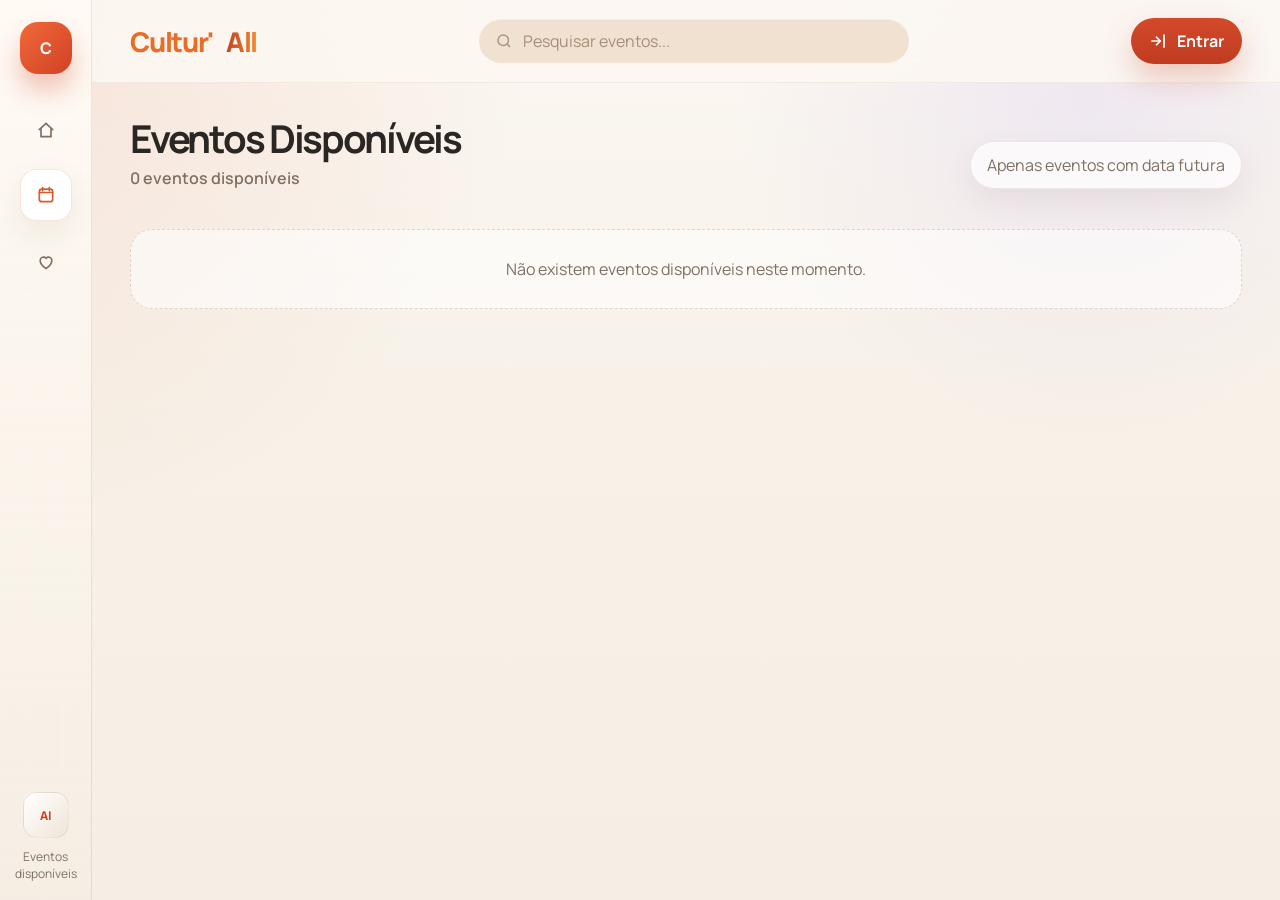
==== events.html @ b310e3a3 "cultur'all v1" ====
<!DOCTYPE html>
<html lang="pt-PT">
<head>
  <meta charset="UTF-8" />
  <meta name="viewport" content="width=device-width, initial-scale=1.0" />
  <title>Cultur'All | Eventos disponíveis</title>
  <meta name="description" content="Veja todos os eventos disponíveis na plataforma Cultur'All." />
  <link rel="preconnect" href="https://fonts.googleapis.com" />
  <link rel="preconnect" href="https://fonts.gstatic.com" crossorigin />
  <link href="https://fonts.googleapis.com/css2?family=Manrope:wght@400;500;600;700;800&display=swap" rel="stylesheet" />
  <link rel="stylesheet" href="styles.css" />
  <script defer src="script.js"></script>
</head>
<body data-page="events">
  <div class="app-shell">
    <aside class="sidebar" aria-label="Menu lateral">
      <a class="brand-mark" href="profile.html" aria-label="Perfil">
        C
      </a>
      <nav class="side-nav">
        <a class="side-link" href="index.html#inicio" aria-label="Início">
          <svg viewBox="0 0 24 24"><path d="M4 11.5 12 4l8 7.5"></path><path d="M6 10.5V20h12v-9.5"></path></svg>
        </a>
        <a class="side-link active" href="events.html" aria-label="Eventos disponíveis">
          <svg viewBox="0 0 24 24"><rect x="4" y="5" width="16" height="15" rx="3"></rect><path d="M8 3v4"></path><path d="M16 3v4"></path><path d="M4 9h16"></path></svg>
        </a>
        <a class="side-link" href="favorites.html" aria-label="Favoritos">
          <svg viewBox="0 0 24 24"><path d="M12 20s-7-4.6-7-10a4 4 0 0 1 7-2.5A4 4 0 0 1 19 10c0 5.4-7 10-7 10Z"></path></svg>
        </a>
      </nav>
      <div class="sidebar-footer">
        <div class="sidebar-badge">AI</div>
        <span>Eventos<br />disponíveis</span>
      </div>
    </aside>

    <main class="content" id="inicio">
      <header class="topbar">
        <a class="topbar-brand" href="index.html" aria-label="Cultur'All início">
          <span>Cultur'</span><span>All</span>
        </a>

        <div class="search-wrap">
          <svg viewBox="0 0 24 24"><circle cx="11" cy="11" r="7"></circle><path d="m20 20-3.5-3.5"></path></svg>
          <input id="searchInput" type="search" placeholder="Pesquisar eventos..." aria-label="Pesquisar eventos" />
        </div>

        <div class="topbar-actions">
          <span class="account-chip" id="accountChip" hidden></span>
          <a class="login-btn" id="loginToggleBtn" href="login.html">
            <svg viewBox="0 0 24 24"><path d="M10 17l5-5-5-5"></path><path d="M15 12H4"></path><path d="M20 4v16"></path></svg>
            Entrar
          </a>
        </div>

      </header>

      <section class="home-view">
        <div class="page">
          <section class="section-head" id="eventos">
            <div>
              <h1 id="sectionTitle">Eventos Disponíveis</h1>
              <p><span id="resultsCount">0</span> <span id="resultsLabel">eventos disponíveis</span></p>
            </div>
            <div class="view-chip" id="viewChip">Apenas eventos com data futura</div>
          </section>

          <section class="cards-grid" id="cardsGrid" aria-live="polite"></section>
          <div class="empty-state" id="emptyState" data-empty-message="Não existem eventos disponíveis neste momento." hidden>
            Não existem eventos disponíveis neste momento.
          </div>
        </div>
      </section>
    </main>
  </div>

  <nav class="mobile-bottom-nav" aria-label="Navegação inferior">
    <a href="index.html#inicio">
      <svg viewBox="0 0 24 24"><path d="M4 11.5 12 4l8 7.5"></path><path d="M6 10.5V20h12v-9.5"></path></svg>
      Início
    </a>
    <a class="active" href="events.html">
      <svg viewBox="0 0 24 24"><rect x="4" y="5" width="16" height="15" rx="3"></rect><path d="M8 3v4"></path><path d="M16 3v4"></path><path d="M4 9h16"></path></svg>
      Eventos
    </a>
    <a href="favorites.html">
      <svg viewBox="0 0 24 24"><path d="M12 20s-7-4.6-7-10a4 4 0 0 1 7-2.5A4 4 0 0 1 19 10c0 5.4-7 10-7 10Z"></path></svg>
      Favoritos
    </a>
    <a href="profile.html">
      <svg viewBox="0 0 24 24"><path d="M4 20c1.8-4 4.9-6 8-6s6.2 2 8 6"></path><circle cx="12" cy="8" r="4"></circle></svg>
      Perfil
    </a>
  </nav>
</body>
</html>
---- styles.css ----
:root {
  --bg: #f7f1e8;
  --panel: rgba(255, 252, 246, 0.82);
  --panel-strong: #fffaf2;
  --surface: #f0e4d4;
  --surface-alt: #f6ebdc;
  --line: rgba(114, 90, 67, 0.12);
  --text: #2a2623;
  --muted: #7f7063;
  --brand: #dd5a2d;
  --brand-dark: #c34621;
  --brand-soft: rgba(221, 90, 45, 0.12);
  --accent: #7f5cff;
  --shadow: 0 24px 60px rgba(84, 57, 38, 0.12);
  --shadow-soft: 0 12px 30px rgba(84, 57, 38, 0.08);
  --sidebar-width: 92px;
  --topbar-height: 82px;
}

* {
  box-sizing: border-box;
}

html {
  scroll-behavior: smooth;
}

body {
  margin: 0;
  min-height: 100vh;
  color: var(--text);
  font-family: "Manrope", system-ui, -apple-system, BlinkMacSystemFont, "Segoe UI", sans-serif;
  background:
    radial-gradient(circle at top left, rgba(221, 90, 45, 0.12), transparent 34%),
    radial-gradient(circle at 85% 10%, rgba(127, 92, 255, 0.09), transparent 26%),
    linear-gradient(180deg, #fbf7f2 0%, #f7f1e8 46%, #f5eee4 100%);
  overflow-x: hidden;
}

a {
  color: inherit;
  text-decoration: none;
}

button,
input,
select {
  font: inherit;
}

.app-shell {
  min-height: 100vh;
  display: grid;
  grid-template-columns: var(--sidebar-width) 1fr;
}

.sidebar {
  position: sticky;
  top: 0;
  height: 100vh;
  padding: 22px 16px 18px;
  display: flex;
  flex-direction: column;
  align-items: center;
  gap: 22px;
  background: linear-gradient(180deg, rgba(255, 252, 246, 0.92), rgba(245, 237, 227, 0.72));
  border-right: 1px solid var(--line);
  backdrop-filter: blur(18px);
  z-index: 20;
}

.brand-mark {
  width: 52px;
  height: 52px;
  display: grid;
  place-items: center;
  border-radius: 18px;
  background: linear-gradient(135deg, #f16938, #d14127);
  color: #fff;
  font-weight: 800;
  letter-spacing: -0.04em;
  box-shadow: 0 16px 26px rgba(209, 65, 39, 0.3);
}

.side-nav {
  display: flex;
  flex-direction: column;
  gap: 14px;
  width: 100%;
  align-items: center;
  margin-top: 8px;
}

.side-link {
  width: 52px;
  height: 52px;
  display: grid;
  place-items: center;
  border-radius: 16px;
  color: var(--muted);
  border: 1px solid transparent;
  transition: 180ms ease;
}

.side-link svg {
  width: 20px;
  height: 20px;
  stroke: currentColor;
  fill: none;
  stroke-width: 2;
  stroke-linecap: round;
  stroke-linejoin: round;
}

.side-link:hover,
.side-link.active {
  background: #fff;
  color: var(--brand);
  border-color: rgba(221, 90, 45, 0.16);
  box-shadow: var(--shadow-soft);
  transform: translateY(-1px);
}

.sidebar-footer {
  margin-top: auto;
  display: flex;
  flex-direction: column;
  align-items: center;
  gap: 10px;
  color: var(--muted);
  font-size: 12px;
  text-align: center;
}

.sidebar-badge {
  width: 46px;
  height: 46px;
  border-radius: 14px;
  background: linear-gradient(135deg, #fff, #f0e5d7);
  display: grid;
  place-items: center;
  border: 1px solid var(--line);
  font-weight: 800;
  color: var(--brand-dark);
}

.content {
  min-width: 0;
}

.topbar {
  position: sticky;
  top: 0;
  z-index: 15;
  display: grid;
  grid-template-columns: auto minmax(280px, 1fr) auto;
  gap: 24px;
  align-items: center;
  min-height: var(--topbar-height);
  padding: 18px clamp(22px, 3vw, 42px);
  background: rgba(252, 248, 242, 0.88);
  backdrop-filter: blur(18px);
  border-bottom: 1px solid rgba(114, 90, 67, 0.08);
}

.topbar-brand {
  display: flex;
  align-items: center;
  gap: 12px;
  font-weight: 800;
  letter-spacing: -0.05em;
  font-size: 1.7rem;
  color: #eb6c26;
}

.topbar-brand span:last-child {
  background: linear-gradient(90deg, #c63f24, #ef8a2e);
  -webkit-background-clip: text;
  background-clip: text;
  color: transparent;
}

.search-wrap {
  position: relative;
  max-width: 430px;
  justify-self: center;
  width: 100%;
}

.search-wrap svg {
  position: absolute;
  left: 16px;
  top: 50%;
  transform: translateY(-50%);
  width: 18px;
  height: 18px;
  stroke: #aa9784;
  fill: none;
  stroke-width: 2;
}

.search-wrap input {
  width: 100%;
  height: 44px;
  border: 0;
  border-radius: 999px;
  padding: 0 18px 0 44px;
  background: rgba(238, 223, 204, 0.88);
  color: var(--text);
  box-shadow: inset 0 1px 0 rgba(255, 255, 255, 0.45);
  outline: none;
  transition: box-shadow 180ms ease, transform 180ms ease;
}

.search-wrap input::placeholder {
  color: #a58f7a;
}

.search-wrap input:focus {
  box-shadow: 0 0 0 4px rgba(221, 90, 45, 0.12), inset 0 1px 0 rgba(255, 255, 255, 0.45);
  transform: translateY(-1px);
}

.topbar-actions {
  display: inline-flex;
  align-items: center;
  gap: 12px;
}

.account-chip {
  padding: 10px 14px;
  border-radius: 999px;
  background: rgba(221, 90, 45, 0.12);
  color: var(--brand-dark);
  font-size: 0.86rem;
  font-weight: 700;
  white-space: nowrap;
}

.login-btn {
  display: inline-flex;
  align-items: center;
  gap: 10px;
  border: 0;
  border-radius: 999px;
  padding: 12px 18px;
  background: linear-gradient(180deg, #d3492a, #bf3c21);
  color: #fff;
  font-weight: 700;
  box-shadow: 0 14px 30px rgba(191, 60, 33, 0.25);
  cursor: pointer;
  transition: transform 180ms ease, box-shadow 180ms ease;
}

.login-btn:hover {
  transform: translateY(-1px);
  box-shadow: 0 18px 34px rgba(191, 60, 33, 0.3);
}

.login-btn svg,
.login-submit svg {
  width: 18px;
  height: 18px;
  stroke: currentColor;
  fill: none;
  stroke-width: 2.3;
  stroke-linecap: round;
  stroke-linejoin: round;
}

.page {
  padding: 0 clamp(22px, 3vw, 42px) 36px;
}

.hero-panel {
  margin-top: 18px;
  padding: 22px 0 18px;
  border-bottom: 1px solid rgba(114, 90, 67, 0.08);
}

.filters-shell {
  position: relative;
}

.filters-toggle-btn {
  display: none;
  align-items: center;
  justify-content: center;
  gap: 10px;
  width: 100%;
  height: 44px;
  border: 1px solid rgba(174, 145, 112, 0.18);
  border-radius: 14px;
  background: rgba(255, 255, 255, 0.78);
  color: var(--text);
  font-weight: 800;
  box-shadow: var(--shadow-soft);
}

.filters-toggle-btn svg {
  width: 18px;
  height: 18px;
  stroke: currentColor;
  fill: none;
  stroke-width: 2;
  stroke-linecap: round;
  stroke-linejoin: round;
}

.filters-backdrop {
  display: none;
}

.filters-grid {
  display: grid;
  grid-template-columns: repeat(4, minmax(0, 1fr));
  gap: 12px;
  align-items: end;
}

.filter-group label {
  display: inline-flex;
  align-items: center;
  gap: 8px;
  font-size: 0.95rem;
  color: #6b5a4d;
  margin-bottom: 10px;
  font-weight: 700;
}

.filter-group label svg {
  width: 16px;
  height: 16px;
  stroke: #da6241;
  fill: none;
  stroke-width: 2;
  stroke-linecap: round;
  stroke-linejoin: round;
}

.filter-group select {
  width: 100%;
  height: 40px;
  border: 1px solid rgba(174, 145, 112, 0.18);
  border-radius: 10px;
  background: rgba(239, 226, 209, 0.96);
  color: var(--text);
  padding: 0 14px;
  outline: none;
  box-shadow: inset 0 1px 0 rgba(255, 255, 255, 0.5);
}

.section-head {
  display: flex;
  align-items: end;
  justify-content: space-between;
  gap: 20px;
  padding: 36px 0 22px;
}

.section-head h1 {
  margin: 0;
  font-size: clamp(2rem, 3vw, 2.45rem);
  line-height: 1.05;
  letter-spacing: -0.06em;
}

.section-head p {
  margin: 8px 0 0;
  color: var(--muted);
  font-weight: 600;
}

.view-chip {
  padding: 12px 16px;
  border-radius: 999px;
  background: rgba(255, 255, 255, 0.7);
  border: 1px solid rgba(114, 90, 67, 0.12);
  color: var(--muted);
  box-shadow: var(--shadow-soft);
  white-space: nowrap;
}

.cards-grid {
  display: grid;
  grid-template-columns: repeat(3, minmax(0, 1fr));
  gap: 18px;
  align-items: stretch;
}

.event-card {
  position: relative;
  overflow: hidden;
  display: flex;
  flex-direction: column;
  background: linear-gradient(180deg, rgba(255, 255, 255, 0.8), rgba(240, 227, 209, 0.8));
  border: 1px solid rgba(114, 90, 67, 0.1);
  border-radius: 18px;
  box-shadow: 0 12px 30px rgba(84, 57, 38, 0.08);
  min-height: 385px;
}

.event-media {
  position: relative;
  height: 235px;
  overflow: hidden;
  background: #111;
}

.event-media img {
  width: 100%;
  height: 100%;
  object-fit: cover;
  display: block;
  transform: scale(1.03);
}

.event-media::after {
  content: "";
  position: absolute;
  inset: 0;
  background: linear-gradient(180deg, rgba(0, 0, 0, 0.04), rgba(0, 0, 0, 0.24));
  pointer-events: none;
}

.event-pill,
.favorite-btn {
  position: absolute;
  z-index: 1;
  top: 10px;
}

.event-pill {
  left: 12px;
  padding: 6px 12px;
  border-radius: 999px;
  background: linear-gradient(180deg, #d9492e, #c83e25);
  color: #fff;
  font-size: 0.8rem;
  font-weight: 700;
  box-shadow: 0 10px 18px rgba(201, 62, 37, 0.24);
}

.favorite-btn {
  right: 10px;
  width: 30px;
  height: 30px;
  display: grid;
  place-items: center;
  border: 0;
  border-radius: 50%;
  background: rgba(255, 255, 255, 0.98);
  color: #645242;
  box-shadow: 0 10px 18px rgba(0, 0, 0, 0.16);
  cursor: pointer;
}

.favorite-btn.active {
  background: rgba(221, 90, 45, 0.14);
  color: var(--brand);
}

.favorite-btn svg {
  width: 16px;
  height: 16px;
  stroke: currentColor;
  fill: none;
  stroke-width: 2;
  stroke-linecap: round;
  stroke-linejoin: round;
}

.event-body {
  display: flex;
  flex-direction: column;
  gap: 12px;
  padding: 14px 16px 16px;
  flex: 1;
}

.event-title {
  margin: 0;
  font-size: 1.02rem;
  line-height: 1.35;
  letter-spacing: -0.03em;
  min-height: 2.7em;
}

.meta-list {
  display: grid;
  gap: 8px;
  color: var(--muted);
  font-size: 0.92rem;
}

.meta-item {
  display: flex;
  align-items: flex-start;
  gap: 8px;
}

.meta-item svg {
  width: 15px;
  height: 15px;
  flex: 0 0 auto;
  stroke: #dd5a2d;
  fill: none;
  stroke-width: 2;
  stroke-linecap: round;
  stroke-linejoin: round;
  margin-top: 1px;
}

.price-row {
  display: flex;
  align-items: center;
  justify-content: space-between;
  gap: 12px;
  margin-top: auto;
  padding-top: 12px;
  border-top: 1px solid rgba(114, 90, 67, 0.1);
}

.price {
  font-weight: 800;
  color: #dd5a2d;
  font-size: 1.03rem;
}

.price.free {
  color: #de5a2d;
}

.tagline {
  font-size: 0.86rem;
  color: #b07b62;
  font-weight: 700;
  letter-spacing: 0.02em;
}

.empty-state {
  margin-top: 18px;
  padding: 28px;
  border-radius: 22px;
  border: 1px dashed rgba(114, 90, 67, 0.22);
  background: rgba(255, 255, 255, 0.55);
  color: var(--muted);
  text-align: center;
}

.auth-view {
  min-height: calc(100vh - var(--topbar-height));
  display: grid;
  place-items: center;
  padding: 36px 18px 72px;
}

.auth-shell {
  width: min(100%, 640px);
  display: grid;
  justify-items: center;
  gap: 18px;
}

.auth-brand {
  font-size: clamp(2rem, 4vw, 2.5rem);
  font-weight: 800;
  letter-spacing: -0.06em;
  background: linear-gradient(90deg, #c63f24, #ef8a2e);
  -webkit-background-clip: text;
  background-clip: text;
  color: transparent;
}

.auth-card {
  width: min(100%, 388px);
  padding: 28px 26px 24px;
  border-radius: 18px;
  background: #efe4d3;
  box-shadow: 0 12px 32px rgba(102, 79, 57, 0.16);
  border: 1px solid rgba(114, 90, 67, 0.08);
}

.auth-card h1 {
  margin: 0;
  text-align: center;
  font-size: 2rem;
  letter-spacing: -0.05em;
}

.auth-subtitle {
  margin: 8px 0 24px;
  text-align: center;
  color: var(--muted);
}

.auth-form {
  display: grid;
  gap: 10px;
}

.auth-form label {
  margin-top: 8px;
  font-size: 0.9rem;
  font-weight: 700;
}

.auth-form input {
  width: 100%;
  height: 42px;
  border: 1px solid rgba(174, 145, 112, 0.14);
  border-radius: 12px;
  padding: 0 14px;
  background: rgba(255, 255, 255, 0.92);
  color: var(--text);
  outline: none;
}

.auth-form input::placeholder {
  color: #9d8d7d;
}

.auth-form input:focus {
  box-shadow: 0 0 0 4px rgba(221, 90, 45, 0.12);
  border-color: rgba(221, 90, 45, 0.28);
}

.login-submit {
  width: 100%;
  margin-top: 10px;
  height: 40px;
  border: 0;
  border-radius: 12px;
  display: inline-flex;
  align-items: center;
  justify-content: center;
  gap: 10px;
  background: linear-gradient(180deg, #d3492a, #bf3c21);
  color: #fff;
  font-weight: 800;
  cursor: pointer;
  box-shadow: 0 14px 28px rgba(191, 60, 33, 0.24);
}

.auth-message {
  min-height: 1.2em;
  margin: 16px 0 18px;
  color: var(--brand-dark);
  text-align: center;
  font-size: 0.92rem;
}

.test-accounts {
  margin-top: 8px;
  padding-top: 10px;
  border-top: 1px solid rgba(114, 90, 67, 0.14);
}

.test-accounts-title {
  margin: 0 0 12px;
  text-align: center;
  color: #6f6258;
  font-size: 0.92rem;
}

.test-account-card {
  padding: 10px 12px;
  background: rgba(255, 255, 255, 0.8);
  border-radius: 10px;
  border: 1px solid rgba(114, 90, 67, 0.08);
}

.test-account-card + .test-account-card {
  margin-top: 8px;
}

.test-account-card strong,
.test-account-card span {
  display: block;
}

.test-account-card span {
  margin-top: 3px;
  color: var(--muted);
  font-size: 0.9rem;
}

.back-home-btn {
  margin-top: 22px;
  width: 100%;
  border: 0;
  background: transparent;
  color: var(--brand);
  font-size: 0.98rem;
  cursor: pointer;
}

.login-page {
  display: grid;
  place-items: center;
  min-height: 100vh;
  padding: 36px 18px;
}

.login-page-shell {
  width: min(100%, 388px);
  display: grid;
  justify-items: center;
  gap: 18px;
}

.login-page .auth-brand {
  font-size: clamp(2rem, 4vw, 2.5rem);
  font-weight: 800;
  letter-spacing: -0.06em;
  background: linear-gradient(90deg, #c63f24, #ef8a2e);
  -webkit-background-clip: text;
  background-clip: text;
  color: transparent;
}

.login-page .auth-card {
  width: 100%;
}

.profile-page {
  min-height: 100vh;
}

.profile-view {
  padding: 0 clamp(22px, 3vw, 42px) 36px;
}

.profile-hero {
  display: grid;
  gap: 8px;
  padding: 36px 0 18px;
}

.profile-hero h1 {
  margin: 0;
  font-size: clamp(2.2rem, 3vw, 3rem);
  line-height: 1.05;
  letter-spacing: -0.06em;
}

.profile-hero p {
  margin: 0;
  color: var(--muted);
  font-weight: 600;
}

.profile-tabs {
  display: flex;
  gap: 26px;
  border-bottom: 1px solid rgba(114, 90, 67, 0.1);
}

.profile-tab-btn {
  position: relative;
  border: 0;
  background: transparent;
  padding: 0 0 14px;
  color: var(--muted);
  font-weight: 800;
  cursor: pointer;
}

.profile-tab-btn.active {
  color: var(--brand);
}

.profile-tab-btn.active::after {
  content: "";
  position: absolute;
  left: 0;
  right: 0;
  bottom: -1px;
  height: 2px;
  border-radius: 999px;
  background: var(--brand);
}

.profile-panels {
  padding-top: 28px;
}

.profile-panel {
  display: none;
}

.profile-panel.active {
  display: block;
}

.profile-section-title {
  margin: 0;
  font-size: 1.55rem;
  letter-spacing: -0.04em;
}

.profile-section-subtitle {
  margin: 6px 0 18px;
  color: var(--muted);
}

.profile-grid {
  display: grid;
  grid-template-columns: minmax(0, 340px) minmax(0, 1fr);
  gap: 24px;
  align-items: start;
}

.profile-summary-card {
  padding: 20px;
  border-radius: 22px;
  border: 1px solid rgba(114, 90, 67, 0.1);
  background: rgba(255, 255, 255, 0.72);
  box-shadow: var(--shadow-soft);
}

.profile-summary-row {
  display: flex;
  align-items: center;
  gap: 14px;
  margin-bottom: 18px;
}

.profile-avatar {
  width: 58px;
  height: 58px;
  border-radius: 18px;
  display: grid;
  place-items: center;
  background: linear-gradient(135deg, #d9492e, #ef8a2e);
  color: #fff;
  font-weight: 800;
  letter-spacing: -0.04em;
  box-shadow: 0 14px 22px rgba(201, 62, 37, 0.22);
}

.profile-summary-row strong {
  display: block;
  font-size: 1.08rem;
}

.profile-summary-row p {
  margin: 4px 0 0;
  color: var(--muted);
  font-size: 0.92rem;
}

.profile-stat-grid {
  display: grid;
  grid-template-columns: repeat(3, minmax(0, 1fr));
  gap: 12px;
}

.profile-stat {
  padding: 14px 12px;
  border-radius: 16px;
  background: linear-gradient(180deg, rgba(240, 227, 209, 0.85), rgba(255, 255, 255, 0.8));
  border: 1px solid rgba(114, 90, 67, 0.08);
}

.profile-stat strong {
  display: block;
  font-size: 1.35rem;
  letter-spacing: -0.05em;
}

.profile-stat span {
  display: block;
  margin-top: 4px;
  color: var(--muted);
  font-size: 0.88rem;
}

.saved-event-wrap .event-card {
  min-height: 0;
  width: min(100%, 340px);
}

.profile-history-list {
  display: grid;
  gap: 12px;
}

.profile-history-item {
  display: flex;
  justify-content: space-between;
  gap: 16px;
  align-items: start;
  padding: 16px 18px;
  border-radius: 18px;
  background: rgba(255, 255, 255, 0.78);
  border: 1px solid rgba(114, 90, 67, 0.1);
  box-shadow: var(--shadow-soft);
}

.profile-history-meta {
  display: grid;
  gap: 4px;
}

.profile-history-meta strong {
  font-size: 1rem;
}

.profile-history-meta span {
  color: var(--muted);
  font-size: 0.92rem;
}

.status-badge {
  padding: 8px 12px;
  border-radius: 999px;
  background: rgba(221, 90, 45, 0.12);
  color: var(--brand-dark);
  font-size: 0.8rem;
  font-weight: 800;
  white-space: nowrap;
}

.organizer-page {
  min-height: 100vh;
}

.organizer-view {
  padding: 0 clamp(22px, 3vw, 42px) 40px;
}

.organizer-hero {
  display: flex;
  align-items: end;
  justify-content: space-between;
  gap: 20px;
  padding: 36px 0 18px;
}

.organizer-hero h1 {
  margin: 0;
  font-size: clamp(2.2rem, 3vw, 3rem);
  line-height: 1.05;
  letter-spacing: -0.06em;
}

.organizer-hero p {
  margin: 8px 0 0;
  color: var(--muted);
}

.organizer-actions {
  display: flex;
  align-items: center;
  gap: 12px;
  flex-wrap: wrap;
}

.organizer-primary-btn {
  display: inline-flex;
  align-items: center;
  gap: 10px;
  border: 0;
  border-radius: 14px;
  padding: 14px 18px;
  background: linear-gradient(180deg, #d3492a, #bf3c21);
  color: #fff;
  font-weight: 800;
  box-shadow: 0 14px 28px rgba(191, 60, 33, 0.24);
}

.organizer-panel {
  border-radius: 18px;
  overflow: hidden;
  box-shadow: var(--shadow);
  background: rgba(255, 255, 255, 0.72);
  border: 1px solid rgba(114, 90, 67, 0.1);
}

.organizer-table {
  width: 100%;
  border-collapse: collapse;
}

.organizer-table thead th {
  padding: 16px 18px;
  text-align: left;
  background: #c9412b;
  color: #fff;
  font-size: 0.94rem;
  white-space: nowrap;
}

.organizer-table tbody td {
  padding: 16px 18px;
  border-top: 1px solid rgba(114, 90, 67, 0.1);
  color: var(--text);
  vertical-align: middle;
}

.organizer-table tbody tr:nth-child(odd) {
  background: rgba(240, 227, 209, 0.56);
}

.organizer-event-title {
  font-weight: 700;
}

.organizer-badge {
  display: inline-flex;
  align-items: center;
  justify-content: center;
  padding: 7px 12px;
  border-radius: 999px;
  font-size: 0.82rem;
  font-weight: 800;
}

.organizer-badge.published {
  background: rgba(71, 203, 140, 0.18);
  color: #1f8a5f;
}

.organizer-badge.pending {
  background: rgba(255, 213, 79, 0.22);
  color: #a06b00;
}

.organizer-metric {
  display: inline-flex;
  align-items: center;
  gap: 6px;
  color: var(--muted);
}

.organizer-actions-cell {
  display: inline-flex;
  align-items: center;
  gap: 12px;
  color: #6b5a4d;
}

.icon-btn {
  display: inline-flex;
  align-items: center;
  justify-content: center;
  width: 30px;
  height: 30px;
  padding: 0;
  border: 0;
  border-radius: 999px;
  background: rgba(255, 255, 255, 0.8);
  color: inherit;
  cursor: pointer;
}

.organizer-actions-cell svg {
  width: 17px;
  height: 17px;
  stroke: currentColor;
  fill: none;
  stroke-width: 2;
  stroke-linecap: round;
  stroke-linejoin: round;
}

@media (max-width: 900px) {
  .organizer-hero {
    flex-direction: column;
    align-items: flex-start;
  }

  .organizer-table,
  .organizer-table thead,
  .organizer-table tbody,
  .organizer-table th,
  .organizer-table td,
  .organizer-table tr {
    display: block;
  }

  .organizer-table thead {
    display: none;
  }

  .organizer-table tbody tr {
    border-top: 1px solid rgba(114, 90, 67, 0.1);
    padding: 12px 0;
  }

  .organizer-table tbody td {
    padding: 10px 18px;
    border-top: 0;
  }
}

.mobile-bottom-nav {
  position: fixed;
  left: 50%;
  bottom: 14px;
  transform: translateX(-50%);
  width: min(92vw, 390px);
  padding: 10px 12px;
  display: none;
  align-items: center;
  justify-content: space-between;
  gap: 6px;
  background: rgba(252, 247, 240, 0.92);
  backdrop-filter: blur(18px);
  border: 1px solid rgba(114, 90, 67, 0.12);
  border-radius: 999px;
  box-shadow: var(--shadow);
  z-index: 40;
}

.mobile-bottom-nav a {
  flex: 1;
  min-width: 0;
  display: grid;
  place-items: center;
  gap: 4px;
  padding: 8px 6px;
  border-radius: 999px;
  color: var(--muted);
  font-size: 0.74rem;
  font-weight: 700;
}

.mobile-bottom-nav a.active {
  background: rgba(221, 90, 45, 0.12);
  color: var(--brand);
}

.mobile-bottom-nav svg {
  width: 18px;
  height: 18px;
  stroke: currentColor;
  fill: none;
  stroke-width: 2;
  stroke-linecap: round;
  stroke-linejoin: round;
}

body.auth-mode .sidebar,
body.auth-mode .home-view,
body.auth-mode .mobile-bottom-nav {
  display: none;
}

body.auth-mode .app-shell {
  grid-template-columns: 1fr;
}

body.auth-mode .topbar {
  grid-template-columns: 1fr;
  justify-items: center;
}

body.auth-mode .search-wrap,
body.auth-mode .topbar-actions {
  display: none;
}

body.auth-mode .topbar-brand {
  justify-self: center;
}

body.auth-mode .content {
  min-height: 100vh;
}

@media (max-width: 1200px) {
  .cards-grid {
    grid-template-columns: repeat(2, minmax(0, 1fr));
  }

  .filters-grid {
    grid-template-columns: repeat(2, minmax(0, 1fr));
  }
}

@media (max-width: 900px) {
  .app-shell {
    grid-template-columns: 1fr;
  }

  .sidebar {
    display: none;
  }

  .topbar {
    grid-template-columns: minmax(0, 1fr) auto;
    gap: 14px;
    padding-bottom: 14px;
  }

  .topbar-brand {
    justify-self: start;
  }

  .topbar-actions {
    justify-self: end;
  }

  .search-wrap {
    display: none;
  }

  .filters-toggle-btn {
    display: inline-flex;
  }

  .filters-grid {
    display: none;
  }

  .filters-shell.open .filters-grid {
    display: grid;
    position: fixed;
    left: 16px;
    right: 16px;
    top: 126px;
    z-index: 41;
    max-height: calc(100vh - 214px);
    overflow: auto;
    padding: 18px;
    grid-template-columns: 1fr;
    gap: 14px;
    border-radius: 22px;
    background: rgba(252, 247, 240, 0.98);
    backdrop-filter: blur(18px);
    border: 1px solid rgba(114, 90, 67, 0.12);
    box-shadow: var(--shadow);
  }

  .filters-shell.open .filters-backdrop {
    display: block;
    position: fixed;
    inset: 0;
    z-index: 40;
    background: rgba(34, 25, 19, 0.32);
  }

  .cards-grid {
    grid-template-columns: 1fr;
  }

  .section-head {
    flex-direction: column;
    align-items: flex-start;
  }

  .profile-grid {
    grid-template-columns: 1fr;
  }

  .mobile-bottom-nav {
    display: flex;
  }
}

@media (max-width: 560px) {
  .page {
    padding-inline: 16px;
    padding-bottom: 104px;
  }

  .topbar {
    padding-inline: 16px;
  }

  .filters-grid {
    grid-template-columns: 1fr;
  }

  .section-head h1 {
    font-size: 1.9rem;
  }

  .event-media {
    height: 216px;
  }

  .profile-view {
    padding-inline: 16px;
    padding-bottom: 104px;
  }

  .profile-tabs {
    gap: 18px;
  }

  .profile-stat-grid {
    grid-template-columns: 1fr;
  }

  .profile-history-item {
    flex-direction: column;
  }

  .saved-event-wrap .event-card {
    width: 100%;
  }

  .auth-card {
    padding: 24px 18px 20px;
  }
}
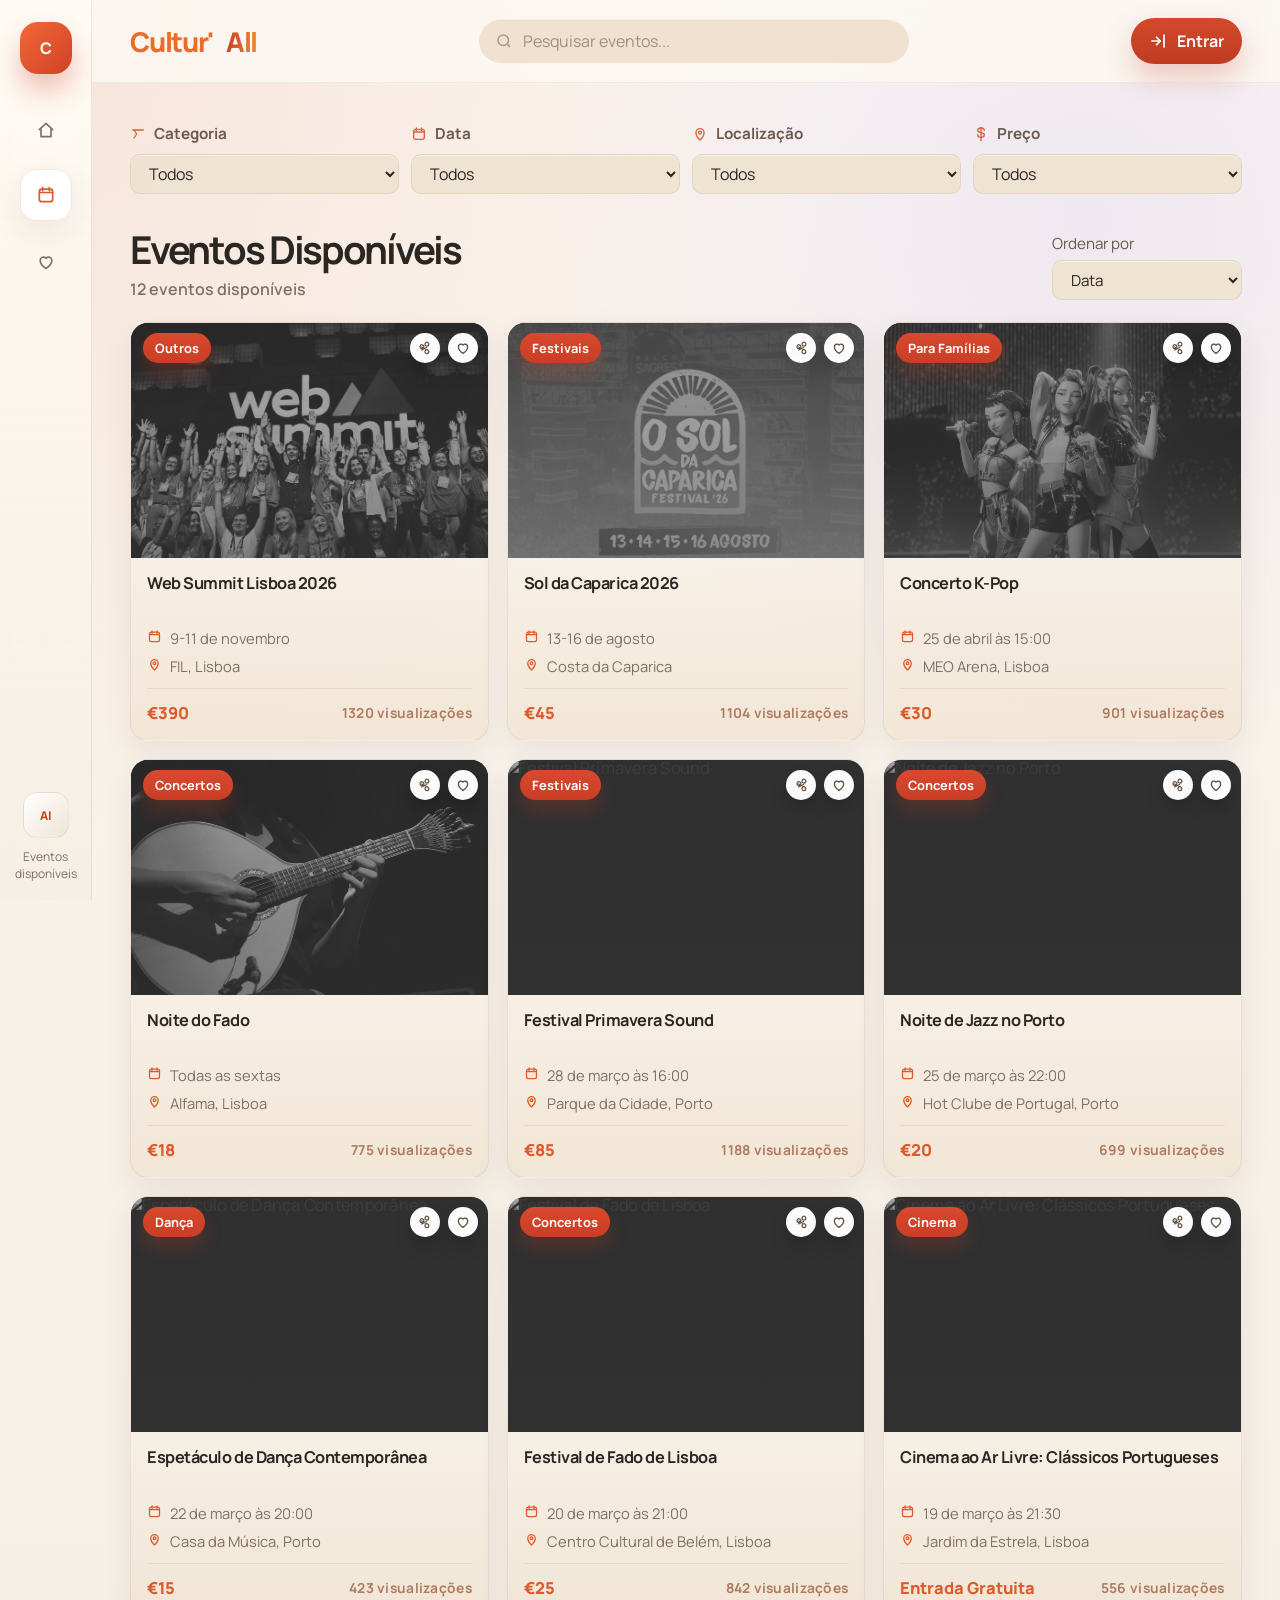
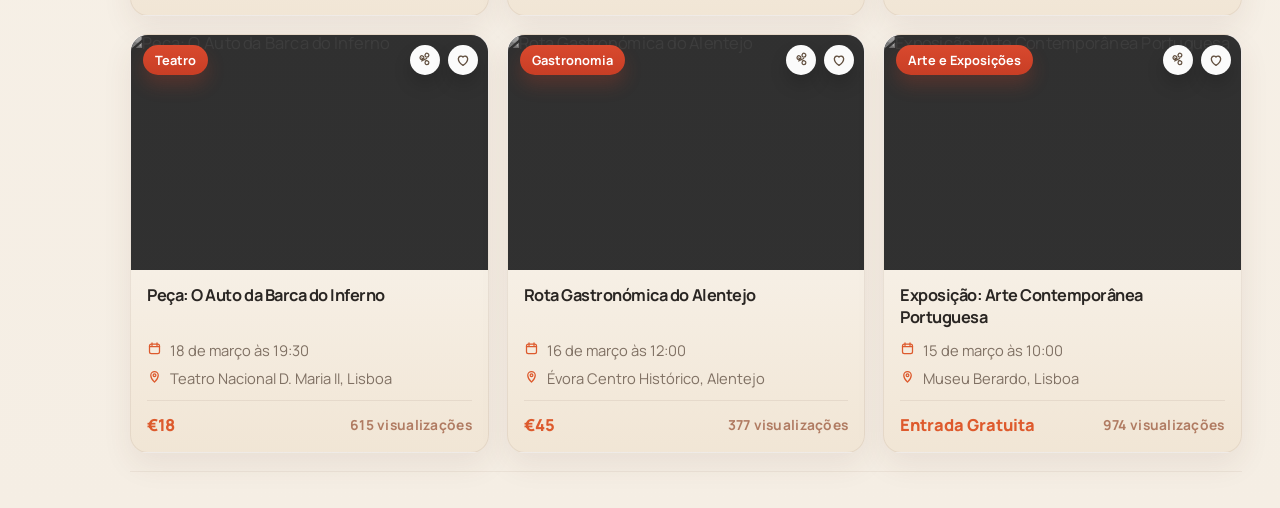
==== commit 49c67122: "beta 1.3" ====
--- a/events.html
+++ b/events.html
@@ -57,12 +57,122 @@
 
       <section class="home-view">
         <div class="page">
+          <div class="hero-panel">
+            <div class="filters-shell" id="filtersShell">
+              <button class="filters-toggle-btn" id="filtersToggleBtn" type="button" aria-expanded="false" aria-controls="filtersGrid">
+                <svg viewBox="0 0 24 24"><path d="M4 6h16"></path><path d="M7 12h10"></path><path d="M10 18h4"></path></svg>
+                Filtros
+              </button>
+              <div class="filters-backdrop" id="filtersBackdrop" hidden></div>
+              <div class="filters-grid" id="filtersGrid" aria-label="Filtros de eventos">
+              <div class="filter-group date-filter-group">
+                <label for="categoryFilter">
+                  <svg viewBox="0 0 24 24"><path d="M4 6h16"></path><path d="M6 6l4 6-4 6"></path></svg>
+                  Categoria
+                </label>
+                <select id="categoryFilter">
+                  <option value="Todos">Todos</option>
+                  <option value="Arte e Exposições">Arte e Exposições</option>
+                  <option value="Bem Estar">Bem Estar</option>
+                  <option value="Cinema">Cinema</option>
+                  <option value="Comédia">Comédia</option>
+                  <option value="Concertos">Concertos</option>
+                  <option value="Dança">Dança</option>
+                  <option value="Festivais">Festivais</option>
+                  <option value="Gastronomia">Gastronomia</option>
+                  <option value="Literatura">Literatura</option>
+                  <option value="Mercados e Feiras">Mercados e Feiras</option>
+                  <option value="Moda">Moda</option>
+                  <option value="Outros">Outros</option>
+                  <option value="Para Famílias">Para Famílias</option>
+                  <option value="Teatro">Teatro</option>
+                </select>
+              </div>
+
+              <div class="filter-group date-filter-group">
+                <label for="dateFilter">
+                  <svg viewBox="0 0 24 24"><rect x="4" y="5" width="16" height="15" rx="3"></rect><path d="M8 3v4"></path><path d="M16 3v4"></path><path d="M4 9h16"></path></svg>
+                  Data
+                </label>
+                <select id="dateFilter">
+                  <option value="Todos">Todos</option>
+                  <option value="Hoje">Hoje</option>
+                  <option value="Esta semana">Esta semana</option>
+                  <option value="Este mês">Este mês</option>
+                  <option value="Passados">Passados</option>
+                  <option value="Periódicos">Periódicos</option>
+                  <option value="Escolher data">Escolher data</option>
+                </select>
+                <div class="date-custom-controls" id="dateCustomControls" hidden aria-hidden="true">
+                  <label for="datePickerInput">Escolhe a data</label>
+                  <div class="date-picker-row">
+                    <input id="datePickerInput" class="date-picker-input" type="date" />
+                    <button id="openDatePickerBtn" class="date-picker-trigger-btn" type="button" aria-label="Abrir calendário">
+                      <svg viewBox="0 0 24 24"><rect x="4" y="5" width="16" height="15" rx="3"></rect><path d="M8 3v4"></path><path d="M16 3v4"></path><path d="M4 9h16"></path></svg>
+                    </button>
+                  </div>
+                  <button id="applyDateBtn" class="apply-date-btn" type="button">Aplicar</button>
+                </div>
+              </div>
+
+              <div class="filter-group">
+                <label for="locationFilter">
+                  <svg viewBox="0 0 24 24"><path d="M12 21s6-5.5 6-11a6 6 0 0 0-12 0c0 5.5 6 11 6 11Z"></path><circle cx="12" cy="10" r="2.2"></circle></svg>
+                  Localização
+                </label>
+                <select id="locationFilter">
+                  <option value="Todos">Todos</option>
+                  <option value="Aveiro">Aveiro</option>
+                  <option value="Beja">Beja</option>
+                  <option value="Braga">Braga</option>
+                  <option value="Bragança">Bragança</option>
+                  <option value="Castelo Branco">Castelo Branco</option>
+                  <option value="Coimbra">Coimbra</option>
+                  <option value="Évora">Évora</option>
+                  <option value="Faro">Faro</option>
+                  <option value="Guarda">Guarda</option>
+                  <option value="Leiria">Leiria</option>
+                  <option value="Lisboa">Lisboa</option>
+                  <option value="Portalegre">Portalegre</option>
+                  <option value="Porto">Porto</option>
+                  <option value="Santarém">Santarém</option>
+                  <option value="Setúbal">Setúbal</option>
+                  <option value="Viana do Castelo">Viana do Castelo</option>
+                  <option value="Vila Real">Vila Real</option>
+                  <option value="Viseu">Viseu</option>
+                  <option value="Outros">Outros</option>
+                </select>
+              </div>
+
+              <div class="filter-group">
+                <label for="priceFilter">
+                  <svg viewBox="0 0 24 24"><path d="M12 2v20"></path><path d="M17 6.5c0-2-2.2-3.5-5-3.5S7 4.6 7 6.7c0 4.2 10 2.3 10 6.4 0 2.2-2 3.9-5 3.9s-5-1.4-5-3.9"></path></svg>
+                  Preço
+                </label>
+                <select id="priceFilter">
+                  <option value="Todos">Todos</option>
+                  <option value="Gratuito">Gratuito</option>
+                  <option value="Pago">Pago</option>
+                </select>
+              </div>
+              </div>
+            </div>
+
           <section class="section-head" id="eventos">
             <div>
               <h1 id="sectionTitle">Eventos Disponíveis</h1>
               <p><span id="resultsCount">0</span> <span id="resultsLabel">eventos disponíveis</span></p>
             </div>
-            <div class="view-chip" id="viewChip">Apenas eventos com data futura</div>
+            <div class="section-head-actions">
+              <label class="sort-field" for="sortFilter">
+                <span>Ordenar por</span>
+                <select id="sortFilter" aria-label="Ordenar eventos">
+                  <option value="views">Visualizações</option>
+                  <option value="proximity">Proximidade</option>
+                  <option value="date" selected>Data</option>
+                </select>
+              </label>
+            </div>
           </section>
 
           <section class="cards-grid" id="cardsGrid" aria-live="polite"></section>
--- a/styles.css
+++ b/styles.css
@@ -350,12 +350,154 @@
   box-shadow: inset 0 1px 0 rgba(255, 255, 255, 0.5);
 }
 
+.date-filter-group {
+  position: relative;
+  overflow: visible;
+}
+
+.date-custom-controls {
+  position: absolute;
+  top: calc(100% + 12px);
+  left: 0;
+  z-index: 25;
+  display: grid;
+  gap: 12px;
+  width: min(100%, 360px);
+  padding: 16px;
+  border: 1px solid rgba(174, 145, 112, 0.18);
+  border-radius: 16px;
+  background: #fcf8f2;
+  box-shadow: var(--shadow);
+}
+
+.date-custom-controls[hidden] {
+  display: none;
+}
+
+.date-custom-controls label {
+  font-size: 0.92rem;
+  font-weight: 700;
+  color: #6b5a4d;
+}
+
+.date-picker-row {
+  display: grid;
+  grid-template-columns: 1fr auto;
+  gap: 10px;
+  align-items: center;
+}
+
+.date-picker-input {
+  width: 100%;
+  height: 40px;
+  border: 1px solid rgba(174, 145, 112, 0.18);
+  border-radius: 10px;
+  background: rgba(239, 226, 209, 0.96);
+  color: var(--text);
+  padding: 0 12px;
+  outline: none;
+  box-shadow: inset 0 1px 0 rgba(255, 255, 255, 0.5);
+}
+
+.date-picker-input::-webkit-calendar-picker-indicator {
+  display: none;
+}
+
+.date-picker-input::-webkit-inner-spin-button {
+  display: none;
+}
+
+.date-picker-input::-webkit-clear-button {
+  display: none;
+}
+
+.date-picker-input::-moz-focus-inner {
+  border: 0;
+}
+
+.date-picker-trigger-btn {
+  width: 40px;
+  height: 40px;
+  display: grid;
+  place-items: center;
+  border: 1px solid rgba(174, 145, 112, 0.18);
+  border-radius: 10px;
+  background: rgba(239, 226, 209, 0.96);
+  color: #da6241;
+  cursor: pointer;
+  box-shadow: inset 0 1px 0 rgba(255, 255, 255, 0.5);
+}
+
+.date-picker-trigger-btn svg {
+  width: 18px;
+  height: 18px;
+  stroke: currentColor;
+  fill: none;
+  stroke-width: 2;
+  stroke-linecap: round;
+  stroke-linejoin: round;
+}
+
+.apply-date-btn {
+  display: inline-flex;
+  align-items: center;
+  justify-content: center;
+  gap: 8px;
+  border: 0;
+  border-radius: 12px;
+  padding: 11px 14px;
+  background: linear-gradient(180deg, #d3492a, #bf3c21);
+  color: #fff;
+  font-weight: 700;
+  box-shadow: 0 14px 30px rgba(191, 60, 33, 0.22);
+  cursor: pointer;
+  transition: transform 180ms ease, box-shadow 180ms ease;
+}
+
+.apply-date-btn:hover {
+  transform: translateY(-1px);
+  box-shadow: 0 18px 34px rgba(191, 60, 33, 0.28);
+}
+
 .section-head {
   display: flex;
   align-items: end;
   justify-content: space-between;
   gap: 20px;
   padding: 36px 0 22px;
+}
+
+.section-head-actions {
+  display: flex;
+  align-items: center;
+  gap: 14px;
+  flex-wrap: wrap;
+  justify-content: flex-end;
+}
+
+.sort-field {
+  display: grid;
+  gap: 6px;
+  color: var(--muted);
+  font-size: 0.95rem;
+  font-weight: 400;
+}
+
+.sort-field span {
+  color: #6b5a4d;
+  font-weight: 400;
+}
+
+.sort-field select {
+  min-width: 190px;
+  height: 40px;
+  border: 1px solid rgba(174, 145, 112, 0.18);
+  border-radius: 10px;
+  background: rgba(239, 226, 209, 0.96);
+  color: var(--text);
+  padding: 0 14px;
+  outline: none;
+  box-shadow: inset 0 1px 0 rgba(255, 255, 255, 0.5);
 }
 
 .section-head h1 {
@@ -423,8 +565,17 @@
   pointer-events: none;
 }
 
+.event-card.is-past .event-media::after {
+  background: linear-gradient(180deg, rgba(120, 120, 120, 0.3), rgba(80, 80, 80, 0.5));
+}
+
+.event-card.is-past .event-media img {
+  filter: grayscale(1) contrast(0.95) brightness(0.82);
+}
+
 .event-pill,
-.favorite-btn {
+.favorite-btn,
+.share-btn {
   position: absolute;
   z-index: 1;
   top: 10px;
@@ -453,6 +604,35 @@
   color: #645242;
   box-shadow: 0 10px 18px rgba(0, 0, 0, 0.16);
   cursor: pointer;
+}
+
+.share-btn {
+  right: 48px;
+  width: 30px;
+  height: 30px;
+  display: grid;
+  place-items: center;
+  border: 0;
+  border-radius: 50%;
+  background: rgba(255, 255, 255, 0.98);
+  color: #645242;
+  box-shadow: 0 10px 18px rgba(0, 0, 0, 0.16);
+  cursor: pointer;
+}
+
+.share-btn svg {
+  width: 15px;
+  height: 15px;
+  stroke: currentColor;
+  fill: none;
+  stroke-width: 2;
+  stroke-linecap: round;
+  stroke-linejoin: round;
+}
+
+.share-btn:hover,
+.favorite-btn:hover {
+  transform: translateY(-1px);
 }
 
 .favorite-btn.active {
@@ -848,6 +1028,47 @@
   margin: 4px 0 0;
   color: var(--muted);
   font-size: 0.92rem;
+}
+
+.profile-location-box {
+  margin: 6px 0 18px;
+  display: grid;
+  gap: 10px;
+}
+
+.profile-location-box label {
+  font-size: 0.92rem;
+  font-weight: 700;
+  color: #6b5a4d;
+}
+
+.profile-location-row {
+  display: grid;
+  grid-template-columns: minmax(0, 1fr) auto;
+  gap: 10px;
+}
+
+.profile-location-row input {
+  height: 40px;
+  border: 1px solid rgba(174, 145, 112, 0.18);
+  border-radius: 10px;
+  background: rgba(239, 226, 209, 0.96);
+  color: var(--text);
+  padding: 0 12px;
+  outline: none;
+  box-shadow: inset 0 1px 0 rgba(255, 255, 255, 0.5);
+}
+
+.profile-location-row button {
+  height: 40px;
+  padding: 0 14px;
+  border: 0;
+  border-radius: 10px;
+  background: linear-gradient(180deg, #d3492a, #bf3c21);
+  color: #fff;
+  font-weight: 700;
+  box-shadow: 0 14px 30px rgba(191, 60, 33, 0.22);
+  cursor: pointer;
 }
 
 .profile-stat-grid {
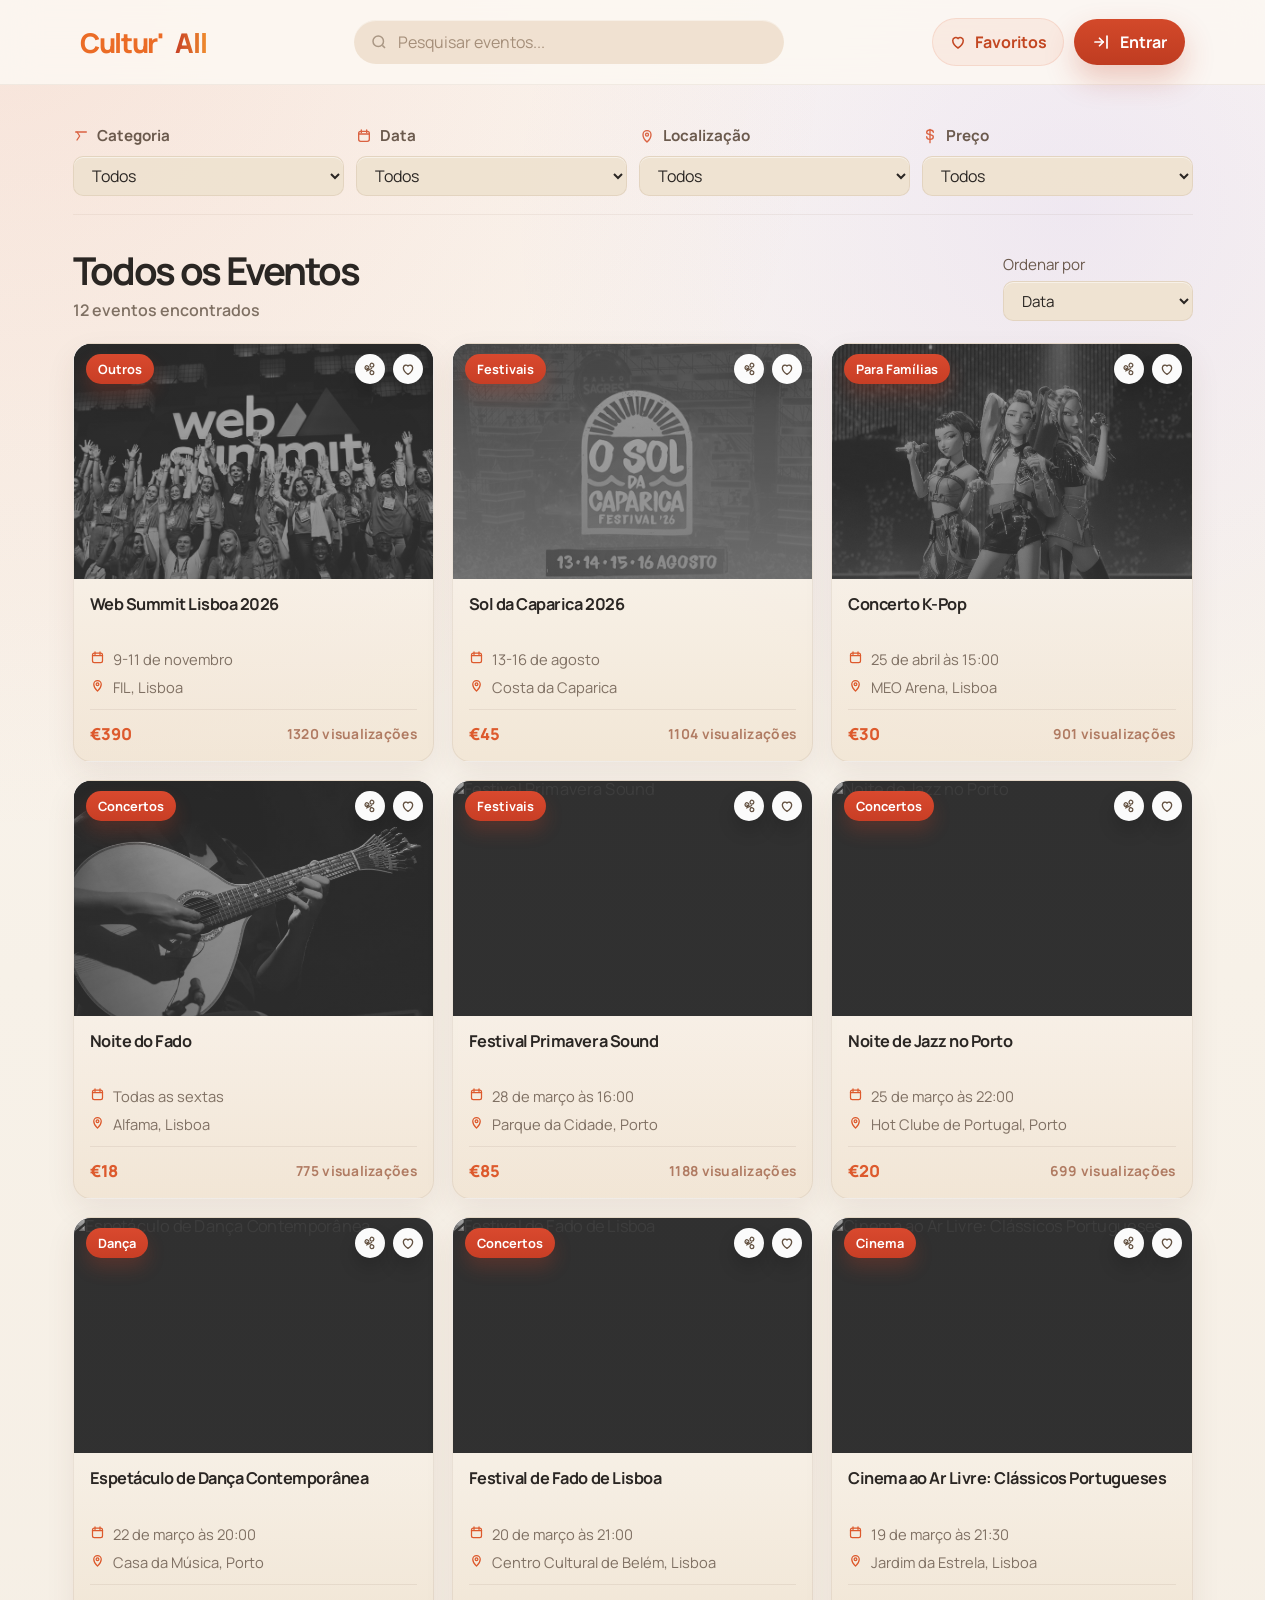
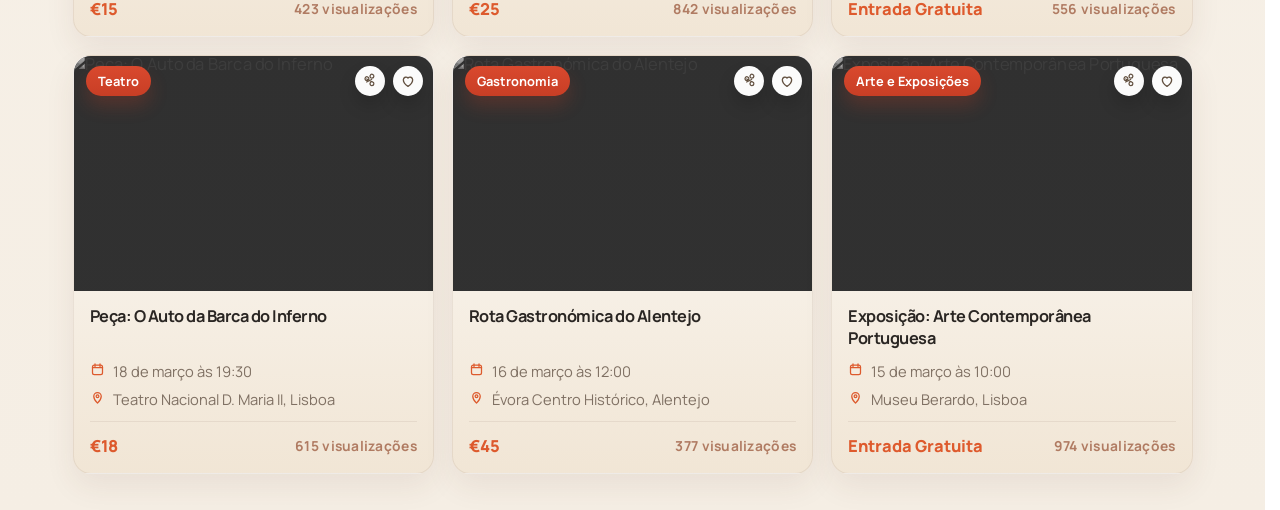
==== commit b6c414f6: "beta v1.3" ====
--- a/events.html
+++ b/events.html
@@ -2,205 +2,15 @@
 <html lang="pt-PT">
 <head>
   <meta charset="UTF-8" />
+  <meta http-equiv="refresh" content="0; url=index.html#eventos" />
   <meta name="viewport" content="width=device-width, initial-scale=1.0" />
-  <title>Cultur'All | Eventos disponíveis</title>
-  <meta name="description" content="Veja todos os eventos disponíveis na plataforma Cultur'All." />
-  <link rel="preconnect" href="https://fonts.googleapis.com" />
-  <link rel="preconnect" href="https://fonts.gstatic.com" crossorigin />
-  <link href="https://fonts.googleapis.com/css2?family=Manrope:wght@400;500;600;700;800&display=swap" rel="stylesheet" />
+  <title>Cultur'All | Eventos</title>
+  <meta name="description" content="Redirecionando para a página principal de eventos da Cultur'All." />
   <link rel="stylesheet" href="styles.css" />
-  <script defer src="script.js"></script>
 </head>
-<body data-page="events">
-  <div class="app-shell">
-    <aside class="sidebar" aria-label="Menu lateral">
-      <a class="brand-mark" href="profile.html" aria-label="Perfil">
-        C
-      </a>
-      <nav class="side-nav">
-        <a class="side-link" href="index.html#inicio" aria-label="Início">
-          <svg viewBox="0 0 24 24"><path d="M4 11.5 12 4l8 7.5"></path><path d="M6 10.5V20h12v-9.5"></path></svg>
-        </a>
-        <a class="side-link active" href="events.html" aria-label="Eventos disponíveis">
-          <svg viewBox="0 0 24 24"><rect x="4" y="5" width="16" height="15" rx="3"></rect><path d="M8 3v4"></path><path d="M16 3v4"></path><path d="M4 9h16"></path></svg>
-        </a>
-        <a class="side-link" href="favorites.html" aria-label="Favoritos">
-          <svg viewBox="0 0 24 24"><path d="M12 20s-7-4.6-7-10a4 4 0 0 1 7-2.5A4 4 0 0 1 19 10c0 5.4-7 10-7 10Z"></path></svg>
-        </a>
-      </nav>
-      <div class="sidebar-footer">
-        <div class="sidebar-badge">AI</div>
-        <span>Eventos<br />disponíveis</span>
-      </div>
-    </aside>
-
-    <main class="content" id="inicio">
-      <header class="topbar">
-        <a class="topbar-brand" href="index.html" aria-label="Cultur'All início">
-          <span>Cultur'</span><span>All</span>
-        </a>
-
-        <div class="search-wrap">
-          <svg viewBox="0 0 24 24"><circle cx="11" cy="11" r="7"></circle><path d="m20 20-3.5-3.5"></path></svg>
-          <input id="searchInput" type="search" placeholder="Pesquisar eventos..." aria-label="Pesquisar eventos" />
-        </div>
-
-        <div class="topbar-actions">
-          <span class="account-chip" id="accountChip" hidden></span>
-          <a class="login-btn" id="loginToggleBtn" href="login.html">
-            <svg viewBox="0 0 24 24"><path d="M10 17l5-5-5-5"></path><path d="M15 12H4"></path><path d="M20 4v16"></path></svg>
-            Entrar
-          </a>
-        </div>
-
-      </header>
-
-      <section class="home-view">
-        <div class="page">
-          <div class="hero-panel">
-            <div class="filters-shell" id="filtersShell">
-              <button class="filters-toggle-btn" id="filtersToggleBtn" type="button" aria-expanded="false" aria-controls="filtersGrid">
-                <svg viewBox="0 0 24 24"><path d="M4 6h16"></path><path d="M7 12h10"></path><path d="M10 18h4"></path></svg>
-                Filtros
-              </button>
-              <div class="filters-backdrop" id="filtersBackdrop" hidden></div>
-              <div class="filters-grid" id="filtersGrid" aria-label="Filtros de eventos">
-              <div class="filter-group date-filter-group">
-                <label for="categoryFilter">
-                  <svg viewBox="0 0 24 24"><path d="M4 6h16"></path><path d="M6 6l4 6-4 6"></path></svg>
-                  Categoria
-                </label>
-                <select id="categoryFilter">
-                  <option value="Todos">Todos</option>
-                  <option value="Arte e Exposições">Arte e Exposições</option>
-                  <option value="Bem Estar">Bem Estar</option>
-                  <option value="Cinema">Cinema</option>
-                  <option value="Comédia">Comédia</option>
-                  <option value="Concertos">Concertos</option>
-                  <option value="Dança">Dança</option>
-                  <option value="Festivais">Festivais</option>
-                  <option value="Gastronomia">Gastronomia</option>
-                  <option value="Literatura">Literatura</option>
-                  <option value="Mercados e Feiras">Mercados e Feiras</option>
-                  <option value="Moda">Moda</option>
-                  <option value="Outros">Outros</option>
-                  <option value="Para Famílias">Para Famílias</option>
-                  <option value="Teatro">Teatro</option>
-                </select>
-              </div>
-
-              <div class="filter-group date-filter-group">
-                <label for="dateFilter">
-                  <svg viewBox="0 0 24 24"><rect x="4" y="5" width="16" height="15" rx="3"></rect><path d="M8 3v4"></path><path d="M16 3v4"></path><path d="M4 9h16"></path></svg>
-                  Data
-                </label>
-                <select id="dateFilter">
-                  <option value="Todos">Todos</option>
-                  <option value="Hoje">Hoje</option>
-                  <option value="Esta semana">Esta semana</option>
-                  <option value="Este mês">Este mês</option>
-                  <option value="Passados">Passados</option>
-                  <option value="Periódicos">Periódicos</option>
-                  <option value="Escolher data">Escolher data</option>
-                </select>
-                <div class="date-custom-controls" id="dateCustomControls" hidden aria-hidden="true">
-                  <label for="datePickerInput">Escolhe a data</label>
-                  <div class="date-picker-row">
-                    <input id="datePickerInput" class="date-picker-input" type="date" />
-                    <button id="openDatePickerBtn" class="date-picker-trigger-btn" type="button" aria-label="Abrir calendário">
-                      <svg viewBox="0 0 24 24"><rect x="4" y="5" width="16" height="15" rx="3"></rect><path d="M8 3v4"></path><path d="M16 3v4"></path><path d="M4 9h16"></path></svg>
-                    </button>
-                  </div>
-                  <button id="applyDateBtn" class="apply-date-btn" type="button">Aplicar</button>
-                </div>
-              </div>
-
-              <div class="filter-group">
-                <label for="locationFilter">
-                  <svg viewBox="0 0 24 24"><path d="M12 21s6-5.5 6-11a6 6 0 0 0-12 0c0 5.5 6 11 6 11Z"></path><circle cx="12" cy="10" r="2.2"></circle></svg>
-                  Localização
-                </label>
-                <select id="locationFilter">
-                  <option value="Todos">Todos</option>
-                  <option value="Aveiro">Aveiro</option>
-                  <option value="Beja">Beja</option>
-                  <option value="Braga">Braga</option>
-                  <option value="Bragança">Bragança</option>
-                  <option value="Castelo Branco">Castelo Branco</option>
-                  <option value="Coimbra">Coimbra</option>
-                  <option value="Évora">Évora</option>
-                  <option value="Faro">Faro</option>
-                  <option value="Guarda">Guarda</option>
-                  <option value="Leiria">Leiria</option>
-                  <option value="Lisboa">Lisboa</option>
-                  <option value="Portalegre">Portalegre</option>
-                  <option value="Porto">Porto</option>
-                  <option value="Santarém">Santarém</option>
-                  <option value="Setúbal">Setúbal</option>
-                  <option value="Viana do Castelo">Viana do Castelo</option>
-                  <option value="Vila Real">Vila Real</option>
-                  <option value="Viseu">Viseu</option>
-                  <option value="Outros">Outros</option>
-                </select>
-              </div>
-
-              <div class="filter-group">
-                <label for="priceFilter">
-                  <svg viewBox="0 0 24 24"><path d="M12 2v20"></path><path d="M17 6.5c0-2-2.2-3.5-5-3.5S7 4.6 7 6.7c0 4.2 10 2.3 10 6.4 0 2.2-2 3.9-5 3.9s-5-1.4-5-3.9"></path></svg>
-                  Preço
-                </label>
-                <select id="priceFilter">
-                  <option value="Todos">Todos</option>
-                  <option value="Gratuito">Gratuito</option>
-                  <option value="Pago">Pago</option>
-                </select>
-              </div>
-              </div>
-            </div>
-
-          <section class="section-head" id="eventos">
-            <div>
-              <h1 id="sectionTitle">Eventos Disponíveis</h1>
-              <p><span id="resultsCount">0</span> <span id="resultsLabel">eventos disponíveis</span></p>
-            </div>
-            <div class="section-head-actions">
-              <label class="sort-field" for="sortFilter">
-                <span>Ordenar por</span>
-                <select id="sortFilter" aria-label="Ordenar eventos">
-                  <option value="views">Visualizações</option>
-                  <option value="proximity">Proximidade</option>
-                  <option value="date" selected>Data</option>
-                </select>
-              </label>
-            </div>
-          </section>
-
-          <section class="cards-grid" id="cardsGrid" aria-live="polite"></section>
-          <div class="empty-state" id="emptyState" data-empty-message="Não existem eventos disponíveis neste momento." hidden>
-            Não existem eventos disponíveis neste momento.
-          </div>
-        </div>
-      </section>
-    </main>
-  </div>
-
-  <nav class="mobile-bottom-nav" aria-label="Navegação inferior">
-    <a href="index.html#inicio">
-      <svg viewBox="0 0 24 24"><path d="M4 11.5 12 4l8 7.5"></path><path d="M6 10.5V20h12v-9.5"></path></svg>
-      Início
-    </a>
-    <a class="active" href="events.html">
-      <svg viewBox="0 0 24 24"><rect x="4" y="5" width="16" height="15" rx="3"></rect><path d="M8 3v4"></path><path d="M16 3v4"></path><path d="M4 9h16"></path></svg>
-      Eventos
-    </a>
-    <a href="favorites.html">
-      <svg viewBox="0 0 24 24"><path d="M12 20s-7-4.6-7-10a4 4 0 0 1 7-2.5A4 4 0 0 1 19 10c0 5.4-7 10-7 10Z"></path></svg>
-      Favoritos
-    </a>
-    <a href="profile.html">
-      <svg viewBox="0 0 24 24"><path d="M4 20c1.8-4 4.9-6 8-6s6.2 2 8 6"></path><circle cx="12" cy="8" r="4"></circle></svg>
-      Perfil
-    </a>
-  </nav>
+<body>
+  <script>
+    window.location.replace('index.html#eventos');
+  </script>
 </body>
 </html>
--- a/styles.css
+++ b/styles.css
@@ -23,6 +23,7 @@
 
 html {
   scroll-behavior: smooth;
+  scrollbar-gutter: stable;
 }
 
 body {
@@ -50,114 +51,30 @@
 
 .app-shell {
   min-height: 100vh;
-  display: grid;
-  grid-template-columns: var(--sidebar-width) 1fr;
+  display: block;
 }
 
 .sidebar {
-  position: sticky;
-  top: 0;
-  height: 100vh;
-  padding: 22px 16px 18px;
-  display: flex;
-  flex-direction: column;
-  align-items: center;
-  gap: 22px;
-  background: linear-gradient(180deg, rgba(255, 252, 246, 0.92), rgba(245, 237, 227, 0.72));
-  border-right: 1px solid var(--line);
-  backdrop-filter: blur(18px);
-  z-index: 20;
-}
-
-.brand-mark {
-  width: 52px;
-  height: 52px;
-  display: grid;
-  place-items: center;
-  border-radius: 18px;
-  background: linear-gradient(135deg, #f16938, #d14127);
-  color: #fff;
-  font-weight: 800;
-  letter-spacing: -0.04em;
-  box-shadow: 0 16px 26px rgba(209, 65, 39, 0.3);
-}
-
-.side-nav {
-  display: flex;
-  flex-direction: column;
-  gap: 14px;
-  width: 100%;
-  align-items: center;
-  margin-top: 8px;
-}
-
-.side-link {
-  width: 52px;
-  height: 52px;
-  display: grid;
-  place-items: center;
-  border-radius: 16px;
-  color: var(--muted);
-  border: 1px solid transparent;
-  transition: 180ms ease;
-}
-
-.side-link svg {
-  width: 20px;
-  height: 20px;
-  stroke: currentColor;
-  fill: none;
-  stroke-width: 2;
-  stroke-linecap: round;
-  stroke-linejoin: round;
-}
-
-.side-link:hover,
-.side-link.active {
-  background: #fff;
-  color: var(--brand);
-  border-color: rgba(221, 90, 45, 0.16);
-  box-shadow: var(--shadow-soft);
-  transform: translateY(-1px);
-}
-
-.sidebar-footer {
-  margin-top: auto;
-  display: flex;
-  flex-direction: column;
-  align-items: center;
-  gap: 10px;
-  color: var(--muted);
-  font-size: 12px;
-  text-align: center;
-}
-
-.sidebar-badge {
-  width: 46px;
-  height: 46px;
-  border-radius: 14px;
-  background: linear-gradient(135deg, #fff, #f0e5d7);
-  display: grid;
-  place-items: center;
-  border: 1px solid var(--line);
-  font-weight: 800;
-  color: var(--brand-dark);
+  display: none;
 }
 
 .content {
   min-width: 0;
+  width: 100%;
 }
 
 .topbar {
   position: sticky;
   top: 0;
   z-index: 15;
+  width: 100%;
+  margin: 0;
   display: grid;
   grid-template-columns: auto minmax(280px, 1fr) auto;
   gap: 24px;
   align-items: center;
   min-height: var(--topbar-height);
-  padding: 18px clamp(22px, 3vw, 42px);
+  padding: 18px max(24px, calc((100vw - 1120px) / 2));
   background: rgba(252, 248, 242, 0.88);
   backdrop-filter: blur(18px);
   border-bottom: 1px solid rgba(114, 90, 67, 0.08);
@@ -224,7 +141,34 @@
 .topbar-actions {
   display: inline-flex;
   align-items: center;
-  gap: 12px;
+  gap: 10px;
+}
+
+.favorites-btn {
+  display: inline-flex;
+  align-items: center;
+  gap: 8px;
+  border-radius: 999px;
+  padding: 12px 16px;
+  background: rgba(221, 90, 45, 0.08);
+  color: var(--brand-dark);
+  font-weight: 700;
+  border: 1px solid rgba(221, 90, 45, 0.12);
+}
+
+.favorites-btn.active,
+.favorites-btn:hover {
+  background: rgba(221, 90, 45, 0.14);
+}
+
+.favorites-btn svg {
+  width: 18px;
+  height: 18px;
+  stroke: currentColor;
+  fill: none;
+  stroke-width: 2;
+  stroke-linecap: round;
+  stroke-linejoin: round;
 }
 
 .account-chip {
@@ -269,7 +213,9 @@
 }
 
 .page {
-  padding: 0 clamp(22px, 3vw, 42px) 36px;
+  width: min(1120px, calc(100% - 48px));
+  margin: 0 auto;
+  padding: 0 0 36px;
 }
 
 .hero-panel {
@@ -573,6 +519,227 @@
   filter: grayscale(1) contrast(0.95) brightness(0.82);
 }
 
+.event-card[data-event-link] {
+  cursor: pointer;
+}
+
+.event-card[data-event-link]:focus-visible {
+  outline: 2px solid var(--brand);
+  outline-offset: 3px;
+}
+
+.event-detail-page {
+  min-height: 100vh;
+  background: var(--bg);
+}
+
+.event-detail-topbar {
+  position: sticky;
+  top: 0;
+  z-index: 20;
+}
+
+.event-detail-main {
+  padding-bottom: 48px;
+}
+
+.event-detail-back-row {
+  width: min(1120px, calc(100% - 48px));
+  margin: 18px auto 14px;
+  padding: 0;
+}
+
+.event-detail-back-link {
+  display: inline-flex;
+  align-items: center;
+  gap: 10px;
+  color: var(--text);
+  text-decoration: none;
+  font-weight: 600;
+}
+
+.event-detail-back-link svg {
+  width: 18px;
+  height: 18px;
+  stroke: currentColor;
+  fill: none;
+  stroke-width: 2;
+  stroke-linecap: round;
+  stroke-linejoin: round;
+}
+
+.event-detail-hero {
+  position: relative;
+  min-height: 410px;
+  display: flex;
+  align-items: flex-end;
+  width: 100%;
+  margin: 0;
+  padding: 32px 0 36px;
+  overflow: hidden;
+  background: #111;
+  border-radius: 0;
+}
+
+.event-detail-hero-inner {
+  position: relative;
+  z-index: 1;
+  width: min(1120px, calc(100% - 48px));
+  margin: 0 auto;
+  padding-bottom: 0;
+}
+
+.event-detail-hero img {
+  position: absolute;
+  inset: 0;
+  width: 100%;
+  height: 100%;
+  object-fit: cover;
+  filter: saturate(0.95);
+}
+
+.event-detail-hero-overlay {
+  position: absolute;
+  inset: 0;
+  background: linear-gradient(180deg, rgba(0, 0, 0, 0.1) 0%, rgba(0, 0, 0, 0.32) 55%, rgba(0, 0, 0, 0.72) 100%);
+}
+
+.event-detail-hero .event-pill,
+.event-detail-hero h1 {
+  position: relative;
+  z-index: 1;
+}
+
+.event-detail-hero h1 {
+  margin: 0;
+  color: #fff;
+  font-size: clamp(2rem, 4vw, 3.4rem);
+  line-height: 1.05;
+  letter-spacing: -0.04em;
+  max-width: 14ch;
+}
+
+.event-detail-content {
+  display: grid;
+  grid-template-columns: minmax(0, 2fr) minmax(320px, 1fr);
+  gap: 18px;
+  width: min(1120px, calc(100% - 48px));
+  margin: 28px auto 0;
+  position: relative;
+  z-index: 2;
+}
+
+.event-detail-card {
+  background: #f0e4d4;
+  border-radius: 18px;
+  padding: 22px 24px;
+  box-shadow: 0 18px 40px rgba(84, 57, 38, 0.08);
+}
+
+.event-detail-card h2 {
+  margin: 0 0 16px;
+  font-size: 1.15rem;
+}
+
+.event-detail-about p {
+  margin: 0;
+  color: var(--muted);
+  line-height: 1.7;
+}
+
+.event-detail-info {
+  display: flex;
+  flex-direction: column;
+  gap: 16px;
+}
+
+.event-detail-info-row {
+  display: grid;
+  gap: 6px;
+}
+
+.event-detail-info-label {
+  color: var(--muted);
+  font-size: 0.86rem;
+}
+
+.event-detail-price.free {
+  color: var(--brand);
+}
+
+.event-detail-action {
+  display: inline-flex;
+  align-items: center;
+  justify-content: center;
+  min-height: 48px;
+  border-radius: 999px;
+  border: 0;
+  font-weight: 700;
+  text-decoration: none;
+  cursor: pointer;
+}
+
+.event-detail-action.primary {
+  background: var(--brand);
+  color: #fff;
+}
+
+.event-detail-action.secondary {
+  background: #efaf2f;
+  color: #fff;
+}
+
+.event-detail-related {
+  width: min(1120px, calc(100% - 48px));
+  margin: 56px auto 0;
+}
+
+.event-detail-related h2 {
+  margin: 0 0 18px;
+  font-size: 1.9rem;
+  letter-spacing: -0.04em;
+}
+
+.event-detail-related-grid {
+  grid-template-columns: repeat(3, minmax(0, 1fr));
+}
+
+@media (max-width: 1024px) {
+  .event-detail-content {
+    grid-template-columns: 1fr;
+  }
+
+  .event-detail-related-grid {
+    grid-template-columns: repeat(2, minmax(0, 1fr));
+  }
+}
+
+@media (max-width: 720px) {
+  .event-detail-hero {
+    min-height: 320px;
+    width: 100%;
+    padding: 24px 0;
+  }
+
+  .event-detail-hero-inner {
+    width: min(100% - 28px, 1120px);
+  }
+
+  .event-detail-content,
+  .event-detail-related,
+  .event-detail-back-row {
+    width: min(100% - 28px, 1120px);
+  }
+
+  .event-detail-back-row {
+    margin: 14px auto 12px;
+  }
+
+  .event-detail-related-grid {
+    grid-template-columns: 1fr;
+  }
+}
+
 .event-pill,
 .favorite-btn,
 .share-btn {
@@ -1414,6 +1581,10 @@
     grid-template-columns: minmax(0, 1fr) auto;
     gap: 14px;
     padding-bottom: 14px;
+  }
+
+  .favorites-btn {
+    display: none;
   }
 
   .topbar-brand {
